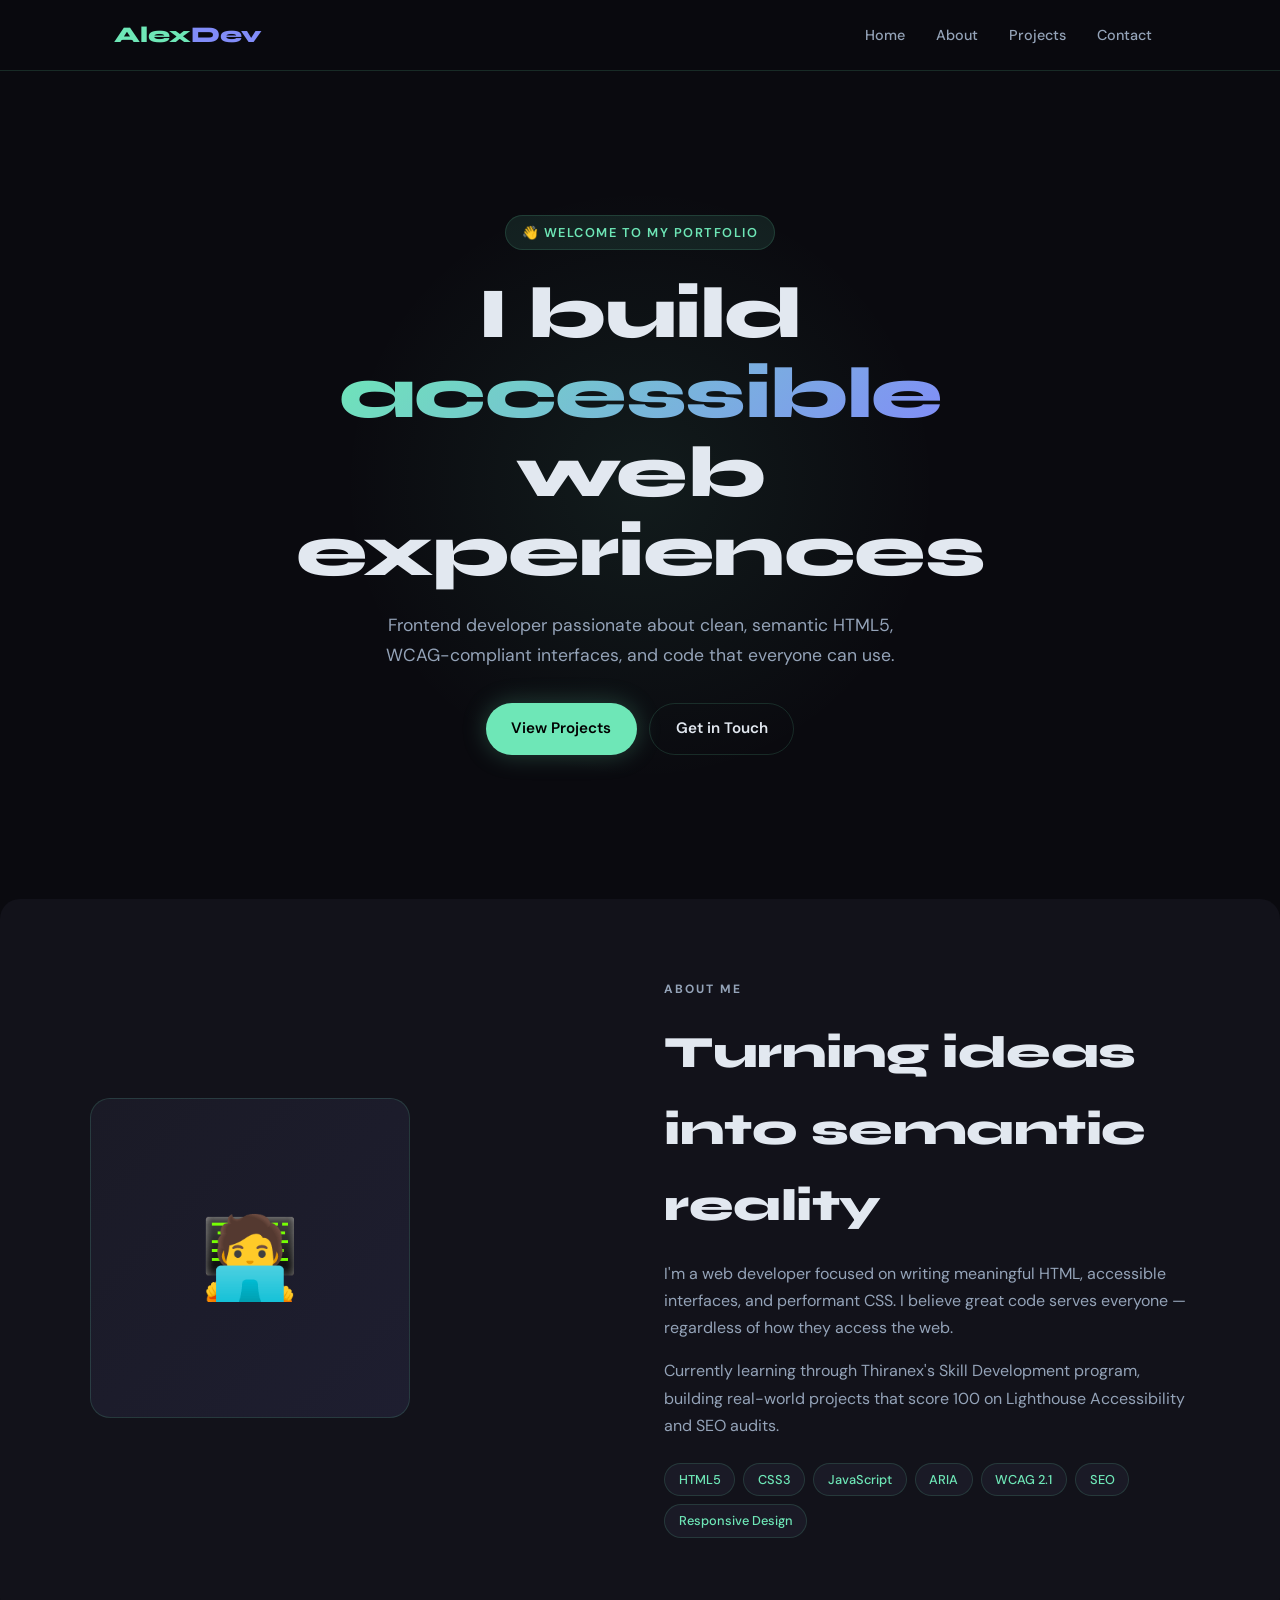
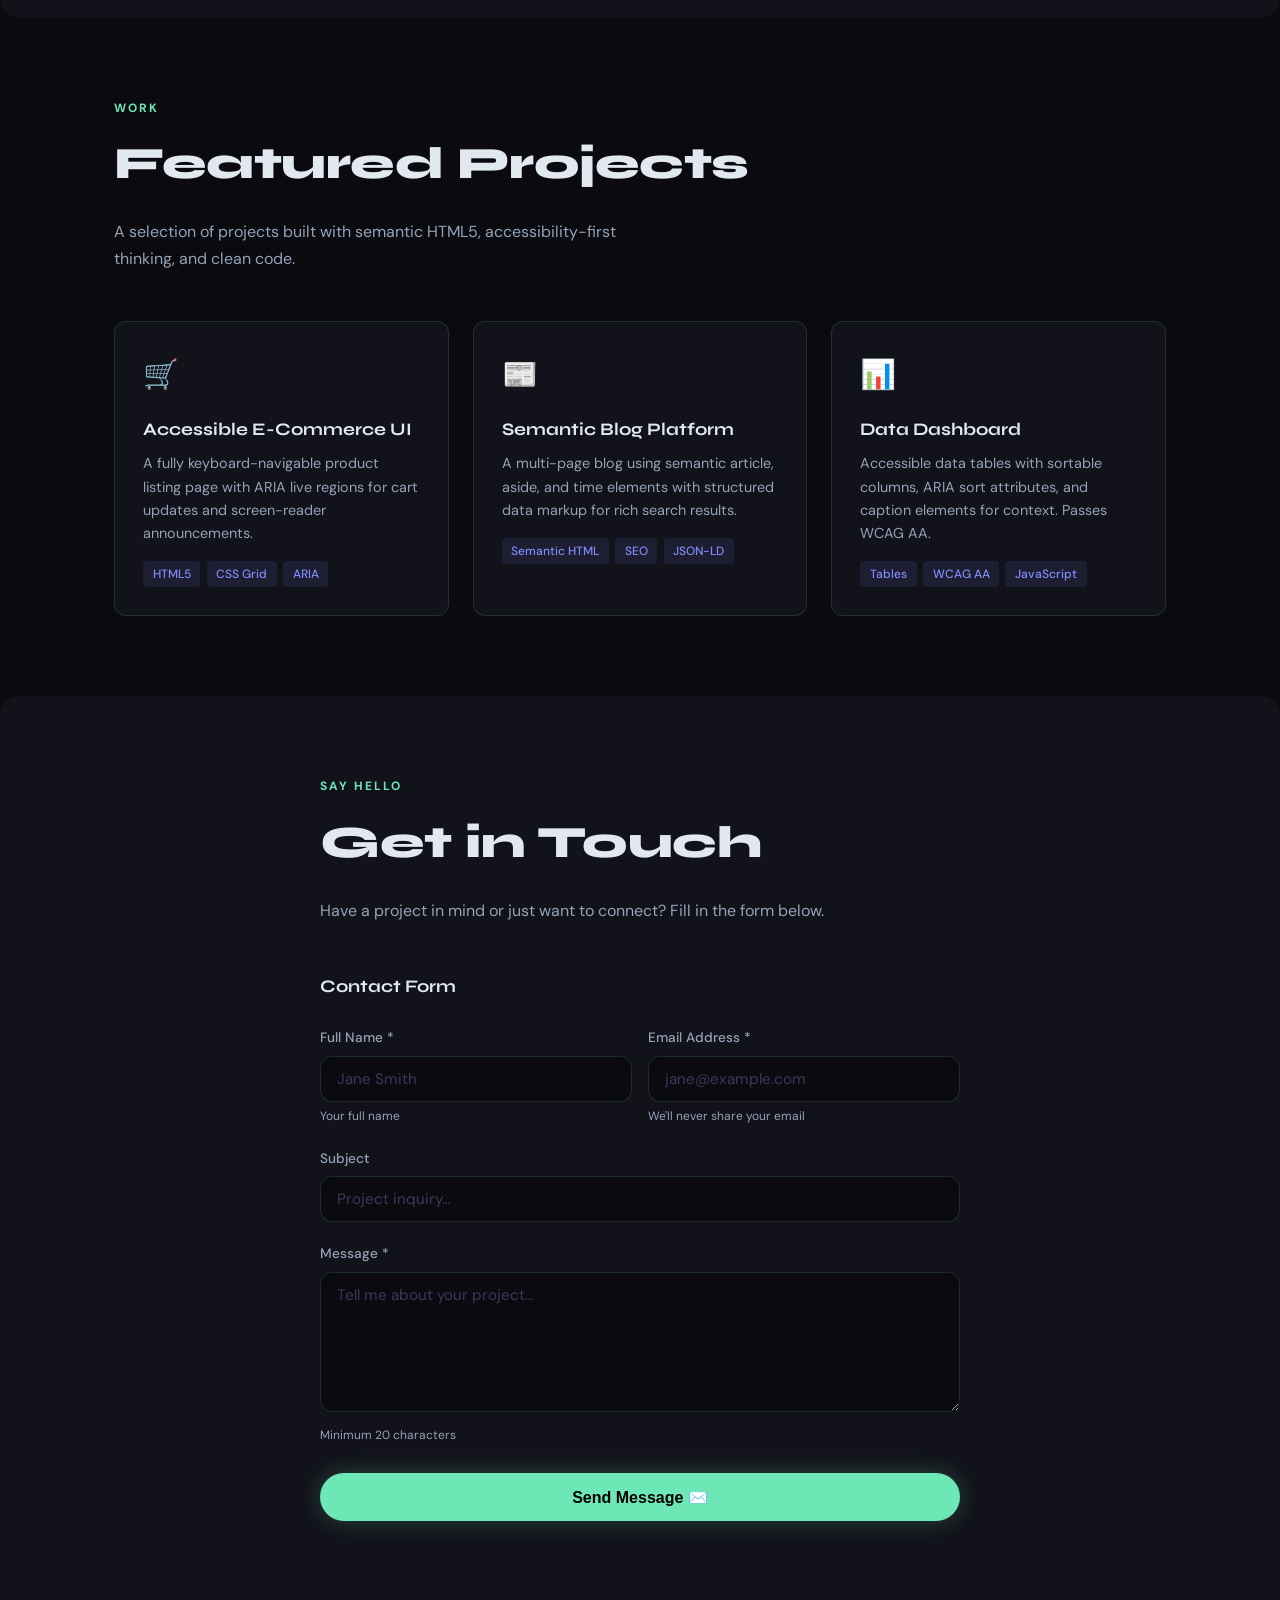
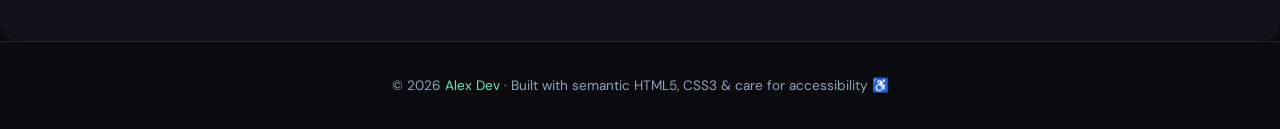
==== index.html @ 4c6d0de5 "Create index.html for personal portfolio This HTML file serves as a personal portfolio for Alex Dev," ====
<!DOCTYPE html>
<html lang="en">
<head>
  <meta charset="UTF-8" />
  <meta name="viewport" content="width=device-width, initial-scale=1.0" />
  <meta name="description" content="Personal portfolio of Alex Dev — a passionate web developer specializing in modern, accessible, and semantic web experiences." />
  <meta name="keywords" content="web developer, frontend, HTML5, CSS3, JavaScript, portfolio, accessible" />
  <meta name="author" content="Alex Dev" />
  <meta name="robots" content="index, follow" />
  <meta property="og:type" content="website" />
  <meta property="og:title" content="Alex Dev | Web Developer Portfolio" />
  <meta property="og:description" content="Personal portfolio of Alex Dev — passionate about accessible, semantic web development." />
  <meta property="og:url" content="https://alexdev.portfolio.dev" />
  <meta name="twitter:card" content="summary_large_image" />
  <meta name="twitter:title" content="Alex Dev | Web Developer Portfolio" />
  <meta name="twitter:description" content="Frontend developer focused on clean, accessible, semantic code." />
  <title>Alex Dev | Web Developer Portfolio</title>
  <link rel="canonical" href="https://alexdev.portfolio.dev" />
  <style>
    @import url('https://fonts.googleapis.com/css2?family=Syne:wght@400;600;700;800&family=DM+Sans:ital,wght@0,300;0,400;0,500;1,300&display=swap');
    :root {
      --bg: #0a0a0f; --surface: #12121a; --surface2: #1a1a26;
      --accent: #6ee7b7; --accent2: #818cf8; --accent3: #f472b6;
      --text: #e2e8f0; --muted: #94a3b8; --border: rgba(110,231,183,0.15); --radius: 12px;
    }
    *, *::before, *::after { box-sizing: border-box; margin: 0; padding: 0; }
    html { scroll-behavior: smooth; }
    body { font-family: 'DM Sans', sans-serif; background: var(--bg); color: var(--text); line-height: 1.7; overflow-x: hidden; }
    .skip-link { position: absolute; top: -100%; left: 1rem; background: var(--accent); color: #000; padding: 0.5rem 1rem; border-radius: var(--radius); font-weight: 700; z-index: 9999; text-decoration: none; transition: top 0.2s; }
    .skip-link:focus { top: 1rem; }
    header { position: sticky; top: 0; z-index: 100; background: rgba(10,10,15,0.85); backdrop-filter: blur(14px); border-bottom: 1px solid var(--border); }
    nav { max-width: 1100px; margin: 0 auto; padding: 1rem 1.5rem; display: flex; align-items: center; justify-content: space-between; }
    .logo { font-family: 'Syne', sans-serif; font-size: 1.4rem; font-weight: 800; color: var(--accent); text-decoration: none; }
    .logo span { color: var(--accent2); }
    .nav-list { list-style: none; display: flex; gap: 0.25rem; }
    .nav-list a { color: var(--muted); text-decoration: none; padding: 0.4rem 0.85rem; border-radius: 999px; font-size: 0.9rem; font-weight: 500; transition: color 0.2s, background 0.2s; }
    .nav-list a:hover, .nav-list a:focus { color: var(--accent); background: rgba(110,231,183,0.08); outline: none; }
    .nav-list a:focus-visible { outline: 2px solid var(--accent); outline-offset: 2px; }
    #home { min-height: 92vh; display: flex; align-items: center; justify-content: center; text-align: center; padding: 4rem 1.5rem; position: relative; overflow: hidden; }
    #home::before { content: ''; position: absolute; width: 600px; height: 600px; background: radial-gradient(circle, rgba(110,231,183,0.08) 0%, transparent 70%); top: 50%; left: 50%; transform: translate(-50%, -50%); pointer-events: none; }
    .hero-content { position: relative; z-index: 1; max-width: 720px; }
    .hero-tag { display: inline-block; background: rgba(110,231,183,0.1); border: 1px solid var(--border); color: var(--accent); font-size: 0.8rem; font-weight: 600; letter-spacing: 1.5px; text-transform: uppercase; padding: 0.35rem 1rem; border-radius: 999px; margin-bottom: 1.5rem; animation: fadeUp 0.6s ease both; }
    h1 { font-family: 'Syne', sans-serif; font-size: clamp(2.4rem, 7vw, 4.5rem); font-weight: 800; line-height: 1.1; letter-spacing: -1.5px; animation: fadeUp 0.7s 0.1s ease both; }
    h1 em { font-style: normal; background: linear-gradient(135deg, var(--accent), var(--accent2)); -webkit-background-clip: text; -webkit-text-fill-color: transparent; background-clip: text; }
    .hero-desc { color: var(--muted); font-size: 1.1rem; margin: 1.25rem auto 2rem; max-width: 520px; animation: fadeUp 0.7s 0.2s ease both; }
    .hero-actions { display: flex; gap: 0.75rem; justify-content: center; flex-wrap: wrap; animation: fadeUp 0.7s 0.3s ease both; }
    .btn { display: inline-flex; align-items: center; gap: 0.4rem; padding: 0.75rem 1.6rem; border-radius: 999px; font-size: 0.95rem; font-weight: 600; text-decoration: none; cursor: pointer; transition: transform 0.2s, box-shadow 0.2s; border: none; }
    .btn:focus-visible { outline: 2px solid var(--accent); outline-offset: 3px; }
    .btn-primary { background: var(--accent); color: #000; box-shadow: 0 0 24px rgba(110,231,183,0.25); }
    .btn-primary:hover { transform: translateY(-2px); box-shadow: 0 0 36px rgba(110,231,183,0.4); }
    .btn-outline { background: transparent; color: var(--text); border: 1px solid var(--border); }
    .btn-outline:hover { background: var(--surface2); transform: translateY(-2px); }
    section { padding: 5rem 1.5rem; max-width: 1100px; margin: 0 auto; }
    .section-label { font-size: 0.75rem; font-weight: 700; letter-spacing: 2px; text-transform: uppercase; color: var(--accent); margin-bottom: 0.5rem; }
    h2 { font-family: 'Syne', sans-serif; font-size: clamp(1.8rem, 4vw, 2.8rem); font-weight: 800; letter-spacing: -0.5px; color: var(--text); margin-bottom: 1rem; }
    .section-intro { color: var(--muted); max-width: 520px; margin-bottom: 3rem; }
    #about { background: var(--surface); border-radius: 20px; max-width: 100%; padding: 5rem 2rem; }
    .about-inner { max-width: 1100px; margin: 0 auto; display: grid; grid-template-columns: 1fr 1fr; gap: 3rem; align-items: center; }
    @media (max-width: 700px) { .about-inner { grid-template-columns: 1fr; } }
    .about-avatar { width: 100%; max-width: 320px; aspect-ratio: 1; border-radius: 20px; background: linear-gradient(135deg, var(--surface2), #1e1e30); border: 1px solid var(--border); display: flex; align-items: center; justify-content: center; font-size: 5rem; }
    .about-text p { color: var(--muted); margin-bottom: 1rem; }
    .skills-chips { display: flex; flex-wrap: wrap; gap: 0.5rem; margin-top: 1.5rem; }
    .chip { background: var(--surface2); border: 1px solid var(--border); color: var(--accent); padding: 0.3rem 0.85rem; border-radius: 999px; font-size: 0.8rem; font-weight: 500; }
    .projects-grid { display: grid; grid-template-columns: repeat(auto-fill, minmax(300px, 1fr)); gap: 1.5rem; }
    article.card { background: var(--surface); border: 1px solid var(--border); border-radius: var(--radius); padding: 1.75rem; transition: transform 0.25s, border-color 0.25s, box-shadow 0.25s; position: relative; overflow: hidden; }
    article.card::before { content: ''; position: absolute; top: 0; left: 0; right: 0; height: 2px; background: linear-gradient(90deg, var(--accent), var(--accent2)); transform: scaleX(0); transition: transform 0.3s; }
    article.card:hover { transform: translateY(-4px); border-color: rgba(110,231,183,0.3); box-shadow: 0 12px 40px rgba(0,0,0,0.4); }
    article.card:hover::before { transform: scaleX(1); }
    .card-icon { font-size: 1.8rem; margin-bottom: 1rem; }
    .card h3 { font-family: 'Syne', sans-serif; font-size: 1.1rem; font-weight: 700; margin-bottom: 0.5rem; }
    .card p { color: var(--muted); font-size: 0.9rem; line-height: 1.6; }
    .card-tags { display: flex; flex-wrap: wrap; gap: 0.4rem; margin-top: 1rem; }
    .tag { background: rgba(129,140,248,0.1); color: var(--accent2); font-size: 0.75rem; padding: 0.2rem 0.6rem; border-radius: 4px; font-weight: 500; }
    #contact { background: var(--surface); border-radius: 20px; max-width: 100%; padding: 5rem 2rem; }
    .contact-inner { max-width: 640px; margin: 0 auto; }
    fieldset { border: none; padding: 0; }
    legend { font-family: 'Syne', sans-serif; font-size: 1.1rem; font-weight: 700; color: var(--text); margin-bottom: 1.5rem; }
    .form-group { margin-bottom: 1.25rem; }
    label { display: block; font-size: 0.85rem; font-weight: 500; color: var(--muted); margin-bottom: 0.4rem; }
    input, textarea { width: 100%; background: var(--bg); border: 1px solid var(--border); border-radius: var(--radius); color: var(--text); font-family: 'DM Sans', sans-serif; font-size: 0.95rem; padding: 0.75rem 1rem; transition: border-color 0.2s, box-shadow 0.2s; }
    input:focus, textarea:focus { outline: none; border-color: var(--accent); box-shadow: 0 0 0 3px rgba(110,231,183,0.15); }
    input::placeholder, textarea::placeholder { color: #3a3a5c; }
    textarea { resize: vertical; min-height: 140px; }
    .form-row { display: grid; grid-template-columns: 1fr 1fr; gap: 1rem; }
    @media (max-width: 480px) { .form-row { grid-template-columns: 1fr; } }
    .btn-submit { width: 100%; padding: 0.9rem; font-size: 1rem; margin-top: 0.5rem; justify-content: center; }
    footer { border-top: 1px solid var(--border); padding: 2rem 1.5rem; text-align: center; color: var(--muted); font-size: 0.85rem; }
    footer a { color: var(--accent); text-decoration: none; }
    @keyframes fadeUp { from { opacity: 0; transform: translateY(20px); } to { opacity: 1; transform: translateY(0); } }
    @media (prefers-reduced-motion: reduce) { *, *::before, *::after { animation-duration: 0.01ms !important; transition-duration: 0.01ms !important; } }
  </style>
</head>
<body>
  <a class="skip-link" href="#main-content">Skip to main content</a>
  <header role="banner">
    <nav aria-label="Primary navigation">
      <a href="#home" class="logo" aria-label="Alex Dev – back to top">Alex<span>Dev</span></a>
      <ul class="nav-list" role="list">
        <li><a href="#home">Home</a></li>
        <li><a href="#about">About</a></li>
        <li><a href="#projects">Projects</a></li>
        <li><a href="#contact">Contact</a></li>
      </ul>
    </nav>
  </header>
  <main id="main-content">
    <section id="home" aria-labelledby="hero-heading">
      <div class="hero-content">
        <span class="hero-tag" aria-hidden="true">👋 Welcome to my portfolio</span>
        <h1 id="hero-heading">I build <em>accessible</em><br>web experiences</h1>
        <p class="hero-desc">Frontend developer passionate about clean, semantic HTML5, WCAG-compliant interfaces, and code that everyone can use.</p>
        <div class="hero-actions">
          <a href="#projects" class="btn btn-primary">View Projects</a>
          <a href="#contact" class="btn btn-outline">Get in Touch</a>
        </div>
      </div>
    </section>
    <section id="about" aria-labelledby="about-heading">
      <div class="about-inner">
        <div class="about-img-wrap">
          <div class="about-avatar" role="img" aria-label="Developer avatar">🧑‍💻</div>
        </div>
        <div class="about-text">
          <p class="section-label">About Me</p>
          <h2 id="about-heading">Turning ideas into semantic reality</h2>
          <p>I'm a web developer focused on writing meaningful HTML, accessible interfaces, and performant CSS. I believe great code serves everyone — regardless of how they access the web.</p>
          <p>Currently learning through Thiranex's Skill Development program, building real-world projects that score 100 on Lighthouse Accessibility and SEO audits.</p>
          <div class="skills-chips" role="list" aria-label="Technical skills">
            <span class="chip" role="listitem">HTML5</span>
            <span class="chip" role="listitem">CSS3</span>
            <span class="chip" role="listitem">JavaScript</span>
            <span class="chip" role="listitem">ARIA</span>
            <span class="chip" role="listitem">WCAG 2.1</span>
            <span class="chip" role="listitem">SEO</span>
            <span class="chip" role="listitem">Responsive Design</span>
          </div>
        </div>
      </div>
    </section>
    <section id="projects" aria-labelledby="projects-heading">
      <p class="section-label">Work</p>
      <h2 id="projects-heading">Featured Projects</h2>
      <p class="section-intro">A selection of projects built with semantic HTML5, accessibility-first thinking, and clean code.</p>
      <div class="projects-grid">
        <article class="card" aria-labelledby="proj1-title">
          <div class="card-icon" aria-hidden="true">🛒</div>
          <h3 id="proj1-title">Accessible E-Commerce UI</h3>
          <p>A fully keyboard-navigable product listing page with ARIA live regions for cart updates and screen-reader announcements.</p>
          <div class="card-tags"><span class="tag">HTML5</span><span class="tag">CSS Grid</span><span class="tag">ARIA</span></div>
        </article>
        <article class="card" aria-labelledby="proj2-title">
          <div class="card-icon" aria-hidden="true">📰</div>
          <h3 id="proj2-title">Semantic Blog Platform</h3>
          <p>A multi-page blog using semantic article, aside, and time elements with structured data markup for rich search results.</p>
          <div class="card-tags"><span class="tag">Semantic HTML</span><span class="tag">SEO</span><span class="tag">JSON-LD</span></div>
        </article>
        <article class="card" aria-labelledby="proj3-title">
          <div class="card-icon" aria-hidden="true">📊</div>
          <h3 id="proj3-title">Data Dashboard</h3>
          <p>Accessible data tables with sortable columns, ARIA sort attributes, and caption elements for context. Passes WCAG AA.</p>
          <div class="card-tags"><span class="tag">Tables</span><span class="tag">WCAG AA</span><span class="tag">JavaScript</span></div>
        </article>
      </div>
    </section>
  </main>
  <section id="contact" aria-labelledby="contact-heading">
    <div class="contact-inner">
      <p class="section-label">Say Hello</p>
      <h2 id="contact-heading">Get in Touch</h2>
      <p class="section-intro">Have a project in mind or just want to connect? Fill in the form below.</p>
      <fieldset>
        <legend>Contact Form</legend>
        <div class="form-row">
          <div class="form-group">
            <label for="name">Full Name *</label>
            <input type="text" id="name" name="name" required autocomplete="name" aria-required="true" aria-describedby="name-hint" placeholder="Jane Smith" />
            <span id="name-hint" style="font-size:0.75rem;color:var(--muted);display:block;margin-top:0.3rem;">Your full name</span>
          </div>
          <div class="form-group">
            <label for="email">Email Address *</label>
            <input type="email" id="email" name="email" required autocomplete="email" aria-required="true" aria-describedby="email-hint" placeholder="jane@example.com" />
            <span id="email-hint" style="font-size:0.75rem;color:var(--muted);display:block;margin-top:0.3rem;">We'll never share your email</span>
          </div>
        </div>
        <div class="form-group">
          <label for="subject">Subject</label>
          <input type="text" id="subject" name="subject" placeholder="Project inquiry…" />
        </div>
        <div class="form-group">
          <label for="message">Message *</label>
          <textarea id="message" name="message" required aria-required="true" aria-describedby="msg-hint" placeholder="Tell me about your project…"></textarea>
          <span id="msg-hint" style="font-size:0.75rem;color:var(--muted);display:block;margin-top:0.3rem;">Minimum 20 characters</span>
        </div>
        <button type="button" class="btn btn-primary btn-submit" onclick="handleSubmit()">Send Message ✉️</button>
      </fieldset>
      <div id="form-status" role="status" aria-live="polite" aria-atomic="true" style="margin-top:1rem;color:var(--accent);font-weight:500;min-height:1.5rem;"></div>
    </div>
  </section>
  <footer role="contentinfo">
    <p>© 2026 <a href="#home">Alex Dev</a> · Built with semantic HTML5, CSS3 &amp; care for accessibility ♿</p>
  </footer>
  <script>
    function handleSubmit() {
      const name = document.getElementById('name').value.trim();
      const email = document.getElementById('email').value.trim();
      const message = document.getElementById('message').value.trim();
      const status = document.getElementById('form-status');
      if (!name || !email || !message) { status.style.color='var(--accent3)'; status.textContent='⚠️ Please fill in all required fields.'; return; }
      if (!/^[^\s@]+@[^\s@]+\.[^\s@]+$/.test(email)) { status.style.color='var(--accent3)'; status.textContent='⚠️ Please enter a valid email address.'; return; }
      if (message.length < 20) { status.style.color='var(--accent3)'; status.textContent='⚠️ Message must be at least 20 characters.'; return; }
      status.style.color='var(--accent)'; status.textContent='✅ Message sent! Thank you, ' + name + '.';
    }
  </script>
</body>
    </html>
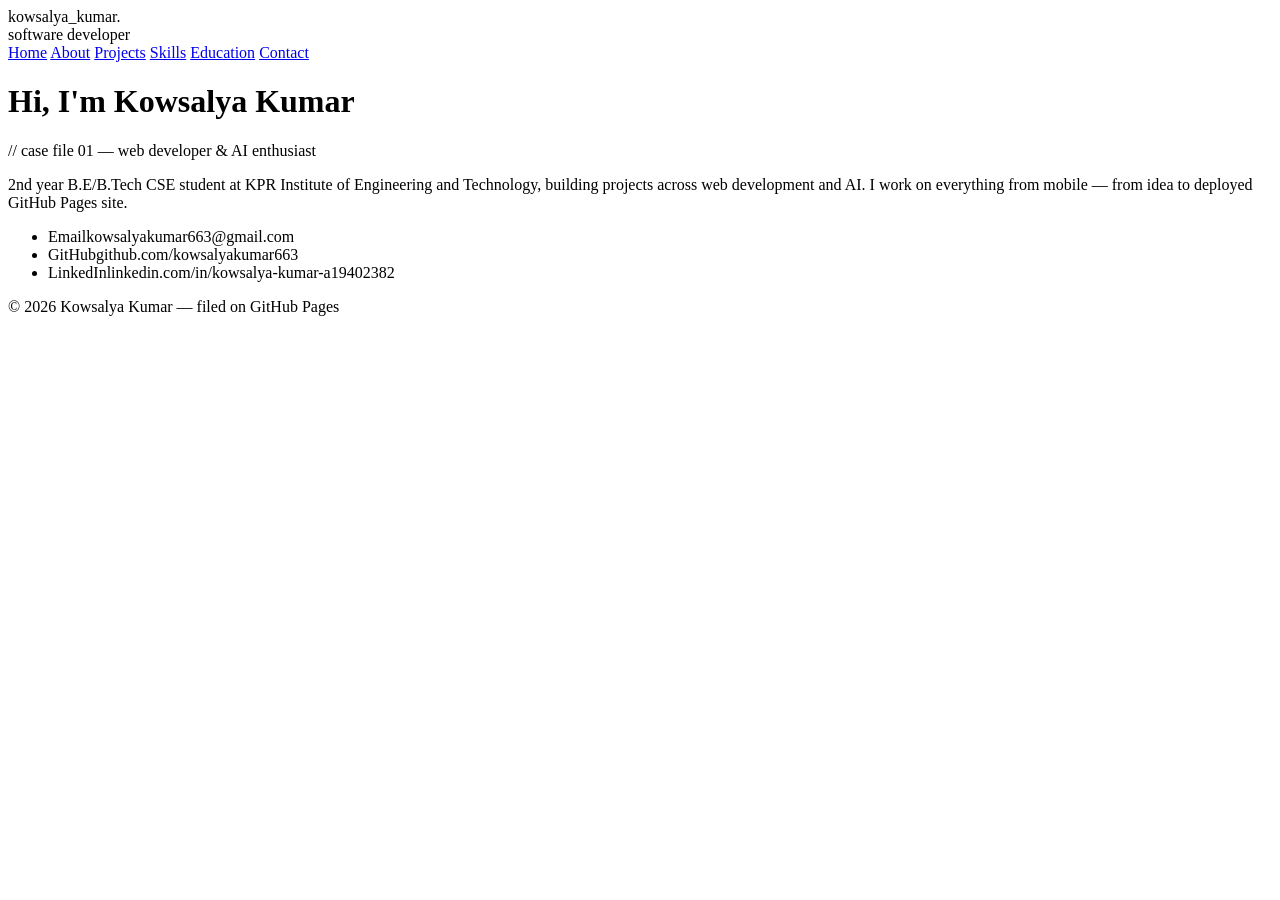
==== commit d747feae: "Add files via upload" ====
--- a/index.html
+++ b/index.html
@@ -1,215 +1,45 @@
 <!DOCTYPE html>
 <html lang="en">
 <head>
-  <meta charset="UTF-8" />
-  <meta name="viewport" content="width=device-width, initial-scale=1.0" />
-  <meta name="description" content="Personal portfolio of Alex Dev — a passionate web developer specializing in modern, accessible, and semantic web experiences." />
-  <meta name="keywords" content="web developer, frontend, HTML5, CSS3, JavaScript, portfolio, accessible" />
-  <meta name="author" content="Alex Dev" />
-  <meta name="robots" content="index, follow" />
-  <meta property="og:type" content="website" />
-  <meta property="og:title" content="Alex Dev | Web Developer Portfolio" />
-  <meta property="og:description" content="Personal portfolio of Alex Dev — passionate about accessible, semantic web development." />
-  <meta property="og:url" content="https://alexdev.portfolio.dev" />
-  <meta name="twitter:card" content="summary_large_image" />
-  <meta name="twitter:title" content="Alex Dev | Web Developer Portfolio" />
-  <meta name="twitter:description" content="Frontend developer focused on clean, accessible, semantic code." />
-  <title>Alex Dev | Web Developer Portfolio</title>
-  <link rel="canonical" href="https://alexdev.portfolio.dev" />
-  <style>
-    @import url('https://fonts.googleapis.com/css2?family=Syne:wght@400;600;700;800&family=DM+Sans:ital,wght@0,300;0,400;0,500;1,300&display=swap');
-    :root {
-      --bg: #0a0a0f; --surface: #12121a; --surface2: #1a1a26;
-      --accent: #6ee7b7; --accent2: #818cf8; --accent3: #f472b6;
-      --text: #e2e8f0; --muted: #94a3b8; --border: rgba(110,231,183,0.15); --radius: 12px;
-    }
-    *, *::before, *::after { box-sizing: border-box; margin: 0; padding: 0; }
-    html { scroll-behavior: smooth; }
-    body { font-family: 'DM Sans', sans-serif; background: var(--bg); color: var(--text); line-height: 1.7; overflow-x: hidden; }
-    .skip-link { position: absolute; top: -100%; left: 1rem; background: var(--accent); color: #000; padding: 0.5rem 1rem; border-radius: var(--radius); font-weight: 700; z-index: 9999; text-decoration: none; transition: top 0.2s; }
-    .skip-link:focus { top: 1rem; }
-    header { position: sticky; top: 0; z-index: 100; background: rgba(10,10,15,0.85); backdrop-filter: blur(14px); border-bottom: 1px solid var(--border); }
-    nav { max-width: 1100px; margin: 0 auto; padding: 1rem 1.5rem; display: flex; align-items: center; justify-content: space-between; }
-    .logo { font-family: 'Syne', sans-serif; font-size: 1.4rem; font-weight: 800; color: var(--accent); text-decoration: none; }
-    .logo span { color: var(--accent2); }
-    .nav-list { list-style: none; display: flex; gap: 0.25rem; }
-    .nav-list a { color: var(--muted); text-decoration: none; padding: 0.4rem 0.85rem; border-radius: 999px; font-size: 0.9rem; font-weight: 500; transition: color 0.2s, background 0.2s; }
-    .nav-list a:hover, .nav-list a:focus { color: var(--accent); background: rgba(110,231,183,0.08); outline: none; }
-    .nav-list a:focus-visible { outline: 2px solid var(--accent); outline-offset: 2px; }
-    #home { min-height: 92vh; display: flex; align-items: center; justify-content: center; text-align: center; padding: 4rem 1.5rem; position: relative; overflow: hidden; }
-    #home::before { content: ''; position: absolute; width: 600px; height: 600px; background: radial-gradient(circle, rgba(110,231,183,0.08) 0%, transparent 70%); top: 50%; left: 50%; transform: translate(-50%, -50%); pointer-events: none; }
-    .hero-content { position: relative; z-index: 1; max-width: 720px; }
-    .hero-tag { display: inline-block; background: rgba(110,231,183,0.1); border: 1px solid var(--border); color: var(--accent); font-size: 0.8rem; font-weight: 600; letter-spacing: 1.5px; text-transform: uppercase; padding: 0.35rem 1rem; border-radius: 999px; margin-bottom: 1.5rem; animation: fadeUp 0.6s ease both; }
-    h1 { font-family: 'Syne', sans-serif; font-size: clamp(2.4rem, 7vw, 4.5rem); font-weight: 800; line-height: 1.1; letter-spacing: -1.5px; animation: fadeUp 0.7s 0.1s ease both; }
-    h1 em { font-style: normal; background: linear-gradient(135deg, var(--accent), var(--accent2)); -webkit-background-clip: text; -webkit-text-fill-color: transparent; background-clip: text; }
-    .hero-desc { color: var(--muted); font-size: 1.1rem; margin: 1.25rem auto 2rem; max-width: 520px; animation: fadeUp 0.7s 0.2s ease both; }
-    .hero-actions { display: flex; gap: 0.75rem; justify-content: center; flex-wrap: wrap; animation: fadeUp 0.7s 0.3s ease both; }
-    .btn { display: inline-flex; align-items: center; gap: 0.4rem; padding: 0.75rem 1.6rem; border-radius: 999px; font-size: 0.95rem; font-weight: 600; text-decoration: none; cursor: pointer; transition: transform 0.2s, box-shadow 0.2s; border: none; }
-    .btn:focus-visible { outline: 2px solid var(--accent); outline-offset: 3px; }
-    .btn-primary { background: var(--accent); color: #000; box-shadow: 0 0 24px rgba(110,231,183,0.25); }
-    .btn-primary:hover { transform: translateY(-2px); box-shadow: 0 0 36px rgba(110,231,183,0.4); }
-    .btn-outline { background: transparent; color: var(--text); border: 1px solid var(--border); }
-    .btn-outline:hover { background: var(--surface2); transform: translateY(-2px); }
-    section { padding: 5rem 1.5rem; max-width: 1100px; margin: 0 auto; }
-    .section-label { font-size: 0.75rem; font-weight: 700; letter-spacing: 2px; text-transform: uppercase; color: var(--accent); margin-bottom: 0.5rem; }
-    h2 { font-family: 'Syne', sans-serif; font-size: clamp(1.8rem, 4vw, 2.8rem); font-weight: 800; letter-spacing: -0.5px; color: var(--text); margin-bottom: 1rem; }
-    .section-intro { color: var(--muted); max-width: 520px; margin-bottom: 3rem; }
-    #about { background: var(--surface); border-radius: 20px; max-width: 100%; padding: 5rem 2rem; }
-    .about-inner { max-width: 1100px; margin: 0 auto; display: grid; grid-template-columns: 1fr 1fr; gap: 3rem; align-items: center; }
-    @media (max-width: 700px) { .about-inner { grid-template-columns: 1fr; } }
-    .about-avatar { width: 100%; max-width: 320px; aspect-ratio: 1; border-radius: 20px; background: linear-gradient(135deg, var(--surface2), #1e1e30); border: 1px solid var(--border); display: flex; align-items: center; justify-content: center; font-size: 5rem; }
-    .about-text p { color: var(--muted); margin-bottom: 1rem; }
-    .skills-chips { display: flex; flex-wrap: wrap; gap: 0.5rem; margin-top: 1.5rem; }
-    .chip { background: var(--surface2); border: 1px solid var(--border); color: var(--accent); padding: 0.3rem 0.85rem; border-radius: 999px; font-size: 0.8rem; font-weight: 500; }
-    .projects-grid { display: grid; grid-template-columns: repeat(auto-fill, minmax(300px, 1fr)); gap: 1.5rem; }
-    article.card { background: var(--surface); border: 1px solid var(--border); border-radius: var(--radius); padding: 1.75rem; transition: transform 0.25s, border-color 0.25s, box-shadow 0.25s; position: relative; overflow: hidden; }
-    article.card::before { content: ''; position: absolute; top: 0; left: 0; right: 0; height: 2px; background: linear-gradient(90deg, var(--accent), var(--accent2)); transform: scaleX(0); transition: transform 0.3s; }
-    article.card:hover { transform: translateY(-4px); border-color: rgba(110,231,183,0.3); box-shadow: 0 12px 40px rgba(0,0,0,0.4); }
-    article.card:hover::before { transform: scaleX(1); }
-    .card-icon { font-size: 1.8rem; margin-bottom: 1rem; }
-    .card h3 { font-family: 'Syne', sans-serif; font-size: 1.1rem; font-weight: 700; margin-bottom: 0.5rem; }
-    .card p { color: var(--muted); font-size: 0.9rem; line-height: 1.6; }
-    .card-tags { display: flex; flex-wrap: wrap; gap: 0.4rem; margin-top: 1rem; }
-    .tag { background: rgba(129,140,248,0.1); color: var(--accent2); font-size: 0.75rem; padding: 0.2rem 0.6rem; border-radius: 4px; font-weight: 500; }
-    #contact { background: var(--surface); border-radius: 20px; max-width: 100%; padding: 5rem 2rem; }
-    .contact-inner { max-width: 640px; margin: 0 auto; }
-    fieldset { border: none; padding: 0; }
-    legend { font-family: 'Syne', sans-serif; font-size: 1.1rem; font-weight: 700; color: var(--text); margin-bottom: 1.5rem; }
-    .form-group { margin-bottom: 1.25rem; }
-    label { display: block; font-size: 0.85rem; font-weight: 500; color: var(--muted); margin-bottom: 0.4rem; }
-    input, textarea { width: 100%; background: var(--bg); border: 1px solid var(--border); border-radius: var(--radius); color: var(--text); font-family: 'DM Sans', sans-serif; font-size: 0.95rem; padding: 0.75rem 1rem; transition: border-color 0.2s, box-shadow 0.2s; }
-    input:focus, textarea:focus { outline: none; border-color: var(--accent); box-shadow: 0 0 0 3px rgba(110,231,183,0.15); }
-    input::placeholder, textarea::placeholder { color: #3a3a5c; }
-    textarea { resize: vertical; min-height: 140px; }
-    .form-row { display: grid; grid-template-columns: 1fr 1fr; gap: 1rem; }
-    @media (max-width: 480px) { .form-row { grid-template-columns: 1fr; } }
-    .btn-submit { width: 100%; padding: 0.9rem; font-size: 1rem; margin-top: 0.5rem; justify-content: center; }
-    footer { border-top: 1px solid var(--border); padding: 2rem 1.5rem; text-align: center; color: var(--muted); font-size: 0.85rem; }
-    footer a { color: var(--accent); text-decoration: none; }
-    @keyframes fadeUp { from { opacity: 0; transform: translateY(20px); } to { opacity: 1; transform: translateY(0); } }
-    @media (prefers-reduced-motion: reduce) { *, *::before, *::after { animation-duration: 0.01ms !important; transition-duration: 0.01ms !important; } }
-  </style>
+<meta charset="UTF-8">
+<meta name="viewport" content="width=device-width, initial-scale=1.0">
+<title>Kowsalya Kumar — Portfolio</title>
+<link rel="stylesheet" href="style.css">
 </head>
 <body>
-  <a class="skip-link" href="#main-content">Skip to main content</a>
-  <header role="banner">
-    <nav aria-label="Primary navigation">
-      <a href="#home" class="logo" aria-label="Alex Dev – back to top">Alex<span>Dev</span></a>
-      <ul class="nav-list" role="list">
-        <li><a href="#home">Home</a></li>
-        <li><a href="#about">About</a></li>
-        <li><a href="#projects">Projects</a></li>
-        <li><a href="#contact">Contact</a></li>
-      </ul>
+<div class="wrap">
+  <header class="site-head">
+    <div>
+      <div class="name">kowsalya_kumar<span class="dot">.</span></div>
+      <div class="role">software developer</div>
+    </div>
+    <nav class="tabs">
+      <a href="index.html" class="active">Home</a>
+      <a href="about.html">About</a>
+      <a href="project.html">Projects</a>
+      <a href="skills.html">Skills</a>
+      <a href="education.html">Education</a>
+      <a href="contact.html">Contact</a>
     </nav>
   </header>
-  <main id="main-content">
-    <section id="home" aria-labelledby="hero-heading">
-      <div class="hero-content">
-        <span class="hero-tag" aria-hidden="true">👋 Welcome to my portfolio</span>
-        <h1 id="hero-heading">I build <em>accessible</em><br>web experiences</h1>
-        <p class="hero-desc">Frontend developer passionate about clean, semantic HTML5, WCAG-compliant interfaces, and code that everyone can use.</p>
-        <div class="hero-actions">
-          <a href="#projects" class="btn btn-primary">View Projects</a>
-          <a href="#contact" class="btn btn-outline">Get in Touch</a>
-        </div>
-      </div>
-    </section>
-    <section id="about" aria-labelledby="about-heading">
-      <div class="about-inner">
-        <div class="about-img-wrap">
-          <div class="about-avatar" role="img" aria-label="Developer avatar">🧑‍💻</div>
-        </div>
-        <div class="about-text">
-          <p class="section-label">About Me</p>
-          <h2 id="about-heading">Turning ideas into semantic reality</h2>
-          <p>I'm a web developer focused on writing meaningful HTML, accessible interfaces, and performant CSS. I believe great code serves everyone — regardless of how they access the web.</p>
-          <p>Currently learning through Thiranex's Skill Development program, building real-world projects that score 100 on Lighthouse Accessibility and SEO audits.</p>
-          <div class="skills-chips" role="list" aria-label="Technical skills">
-            <span class="chip" role="listitem">HTML5</span>
-            <span class="chip" role="listitem">CSS3</span>
-            <span class="chip" role="listitem">JavaScript</span>
-            <span class="chip" role="listitem">ARIA</span>
-            <span class="chip" role="listitem">WCAG 2.1</span>
-            <span class="chip" role="listitem">SEO</span>
-            <span class="chip" role="listitem">Responsive Design</span>
-          </div>
-        </div>
-      </div>
-    </section>
-    <section id="projects" aria-labelledby="projects-heading">
-      <p class="section-label">Work</p>
-      <h2 id="projects-heading">Featured Projects</h2>
-      <p class="section-intro">A selection of projects built with semantic HTML5, accessibility-first thinking, and clean code.</p>
-      <div class="projects-grid">
-        <article class="card" aria-labelledby="proj1-title">
-          <div class="card-icon" aria-hidden="true">🛒</div>
-          <h3 id="proj1-title">Accessible E-Commerce UI</h3>
-          <p>A fully keyboard-navigable product listing page with ARIA live regions for cart updates and screen-reader announcements.</p>
-          <div class="card-tags"><span class="tag">HTML5</span><span class="tag">CSS Grid</span><span class="tag">ARIA</span></div>
-        </article>
-        <article class="card" aria-labelledby="proj2-title">
-          <div class="card-icon" aria-hidden="true">📰</div>
-          <h3 id="proj2-title">Semantic Blog Platform</h3>
-          <p>A multi-page blog using semantic article, aside, and time elements with structured data markup for rich search results.</p>
-          <div class="card-tags"><span class="tag">Semantic HTML</span><span class="tag">SEO</span><span class="tag">JSON-LD</span></div>
-        </article>
-        <article class="card" aria-labelledby="proj3-title">
-          <div class="card-icon" aria-hidden="true">📊</div>
-          <h3 id="proj3-title">Data Dashboard</h3>
-          <p>Accessible data tables with sortable columns, ARIA sort attributes, and caption elements for context. Passes WCAG AA.</p>
-          <div class="card-tags"><span class="tag">Tables</span><span class="tag">WCAG AA</span><span class="tag">JavaScript</span></div>
-        </article>
-      </div>
-    </section>
+  <main class="card">
+    <h1>Hi, I'm Kowsalya Kumar</h1>
+    <p class="tagline">// case file 01 — web developer & AI enthusiast</p>
+    <p>
+      2nd year B.E/B.Tech CSE student at KPR Institute of Engineering and
+      Technology, building projects across web development and AI. I work
+      on everything from mobile — from idea to deployed GitHub Pages site.
+    </p>
+    <ul class="contact-list">
+      <li><span>Email</span>kowsalyakumar663@gmail.com</li>
+      <li><span>GitHub</span>github.com/kowsalyakumar663</li>
+      <li><span>LinkedIn</span>linkedin.com/in/kowsalya-kumar-a19402382</li>
+    </ul>
   </main>
-  <section id="contact" aria-labelledby="contact-heading">
-    <div class="contact-inner">
-      <p class="section-label">Say Hello</p>
-      <h2 id="contact-heading">Get in Touch</h2>
-      <p class="section-intro">Have a project in mind or just want to connect? Fill in the form below.</p>
-      <fieldset>
-        <legend>Contact Form</legend>
-        <div class="form-row">
-          <div class="form-group">
-            <label for="name">Full Name *</label>
-            <input type="text" id="name" name="name" required autocomplete="name" aria-required="true" aria-describedby="name-hint" placeholder="Jane Smith" />
-            <span id="name-hint" style="font-size:0.75rem;color:var(--muted);display:block;margin-top:0.3rem;">Your full name</span>
-          </div>
-          <div class="form-group">
-            <label for="email">Email Address *</label>
-            <input type="email" id="email" name="email" required autocomplete="email" aria-required="true" aria-describedby="email-hint" placeholder="jane@example.com" />
-            <span id="email-hint" style="font-size:0.75rem;color:var(--muted);display:block;margin-top:0.3rem;">We'll never share your email</span>
-          </div>
-        </div>
-        <div class="form-group">
-          <label for="subject">Subject</label>
-          <input type="text" id="subject" name="subject" placeholder="Project inquiry…" />
-        </div>
-        <div class="form-group">
-          <label for="message">Message *</label>
-          <textarea id="message" name="message" required aria-required="true" aria-describedby="msg-hint" placeholder="Tell me about your project…"></textarea>
-          <span id="msg-hint" style="font-size:0.75rem;color:var(--muted);display:block;margin-top:0.3rem;">Minimum 20 characters</span>
-        </div>
-        <button type="button" class="btn btn-primary btn-submit" onclick="handleSubmit()">Send Message ✉️</button>
-      </fieldset>
-      <div id="form-status" role="status" aria-live="polite" aria-atomic="true" style="margin-top:1rem;color:var(--accent);font-weight:500;min-height:1.5rem;"></div>
-    </div>
-  </section>
-  <footer role="contentinfo">
-    <p>© 2026 <a href="#home">Alex Dev</a> · Built with semantic HTML5, CSS3 &amp; care for accessibility ♿</p>
+  <footer class="site-foot">
+    &copy; <span id="year"></span> Kowsalya Kumar — filed on GitHub Pages
   </footer>
-  <script>
-    function handleSubmit() {
-      const name = document.getElementById('name').value.trim();
-      const email = document.getElementById('email').value.trim();
-      const message = document.getElementById('message').value.trim();
-      const status = document.getElementById('form-status');
-      if (!name || !email || !message) { status.style.color='var(--accent3)'; status.textContent='⚠️ Please fill in all required fields.'; return; }
-      if (!/^[^\s@]+@[^\s@]+\.[^\s@]+$/.test(email)) { status.style.color='var(--accent3)'; status.textContent='⚠️ Please enter a valid email address.'; return; }
-      if (message.length < 20) { status.style.color='var(--accent3)'; status.textContent='⚠️ Message must be at least 20 characters.'; return; }
-      status.style.color='var(--accent)'; status.textContent='✅ Message sent! Thank you, ' + name + '.';
-    }
-  </script>
+</div>
+<script>document.getElementById('year').textContent = new Date().getFullYear();</script>
 </body>
-    </html>
+</html>
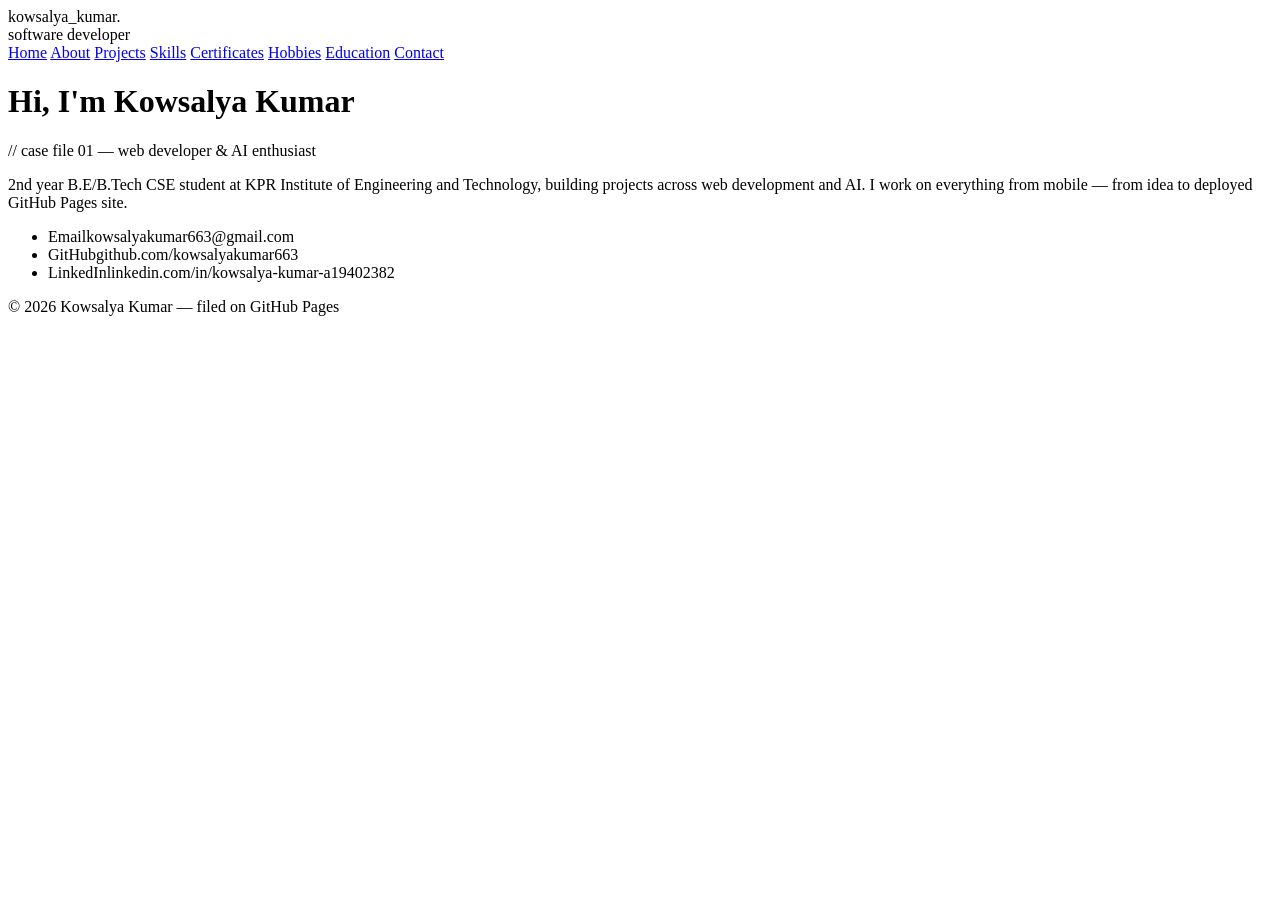
==== commit 24d564f0: "Add files via upload" ====
--- a/index.html
+++ b/index.html
@@ -18,6 +18,8 @@
       <a href="about.html">About</a>
       <a href="project.html">Projects</a>
       <a href="skills.html">Skills</a>
+      <a href="certificate.html">Certificates</a>
+      <a href="hobbies.html">Hobbies</a>
       <a href="education.html">Education</a>
       <a href="contact.html">Contact</a>
     </nav>
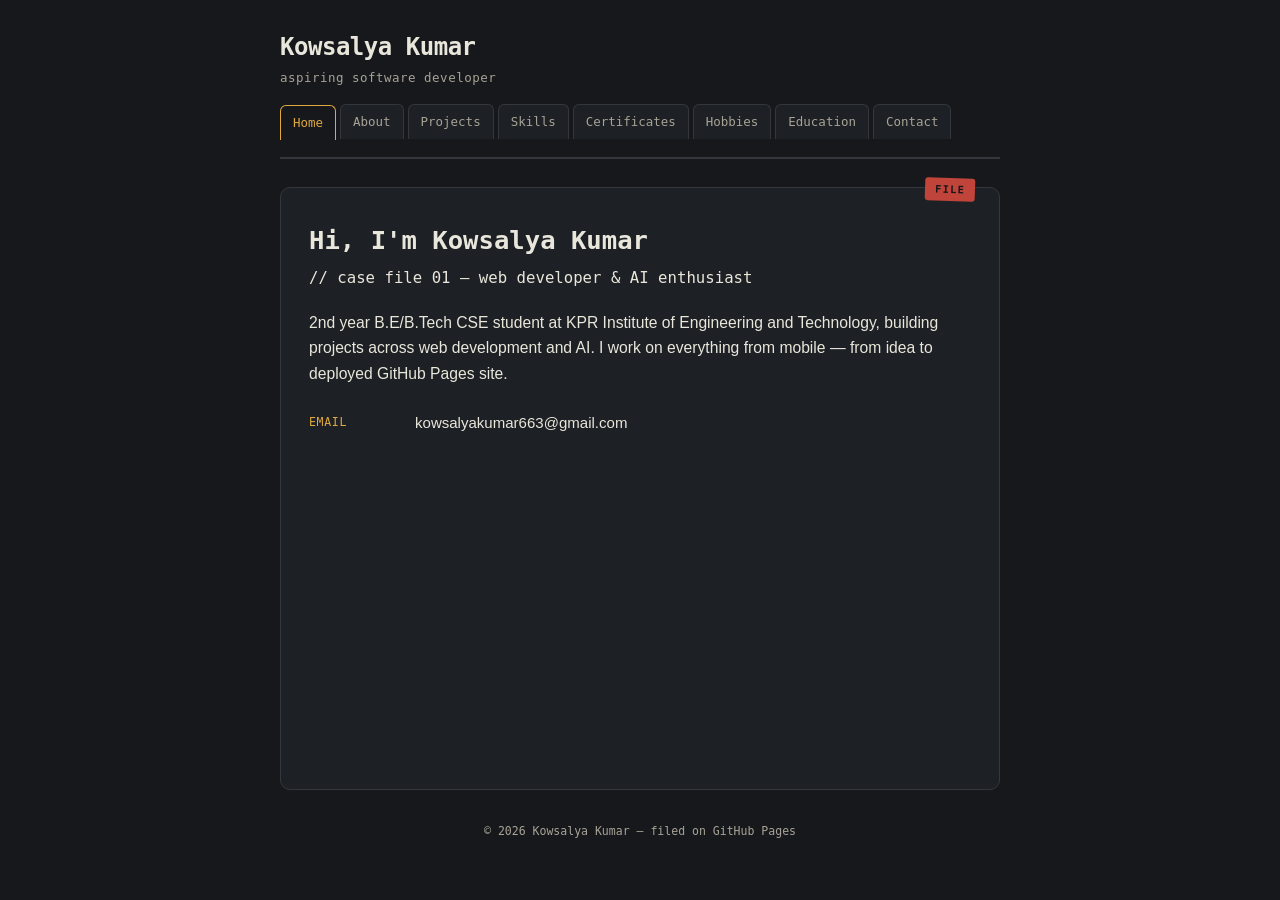
==== commit 60a68b20: "Add files via upload" ====
--- a/index.html
+++ b/index.html
@@ -10,8 +10,8 @@
 <div class="wrap">
   <header class="site-head">
     <div>
-      <div class="name">kowsalya_kumar<span class="dot">.</span></div>
-      <div class="role">software developer</div>
+      <div class="name">Kowsalya Kumar</div>
+      <div class="role">aspiring software developer</div>
     </div>
     <nav class="tabs">
       <a href="index.html" class="active">Home</a>
@@ -34,8 +34,6 @@
     </p>
     <ul class="contact-list">
       <li><span>Email</span>kowsalyakumar663@gmail.com</li>
-      <li><span>GitHub</span>github.com/kowsalyakumar663</li>
-      <li><span>LinkedIn</span>linkedin.com/in/kowsalya-kumar-a19402382</li>
     </ul>
   </main>
   <footer class="site-foot">
--- a/style.css
+++ b/style.css
@@ -0,0 +1,298 @@
+/* ============================================
+   Kowsalya Kumar — Portfolio
+   Theme: developer's case file / dossier
+   ============================================ */
+
+:root {
+  --ink: #e9e6db;
+  --ink-dim: #a8a396;
+  --paper: #16181c;
+  --paper-raised: #1d2024;
+  --line: #33363c;
+  --stamp: #c1443b;
+  --tag: #e0a940;
+  --mono: "JetBrains Mono", "Fira Code", ui-monospace, "SF Mono", Consolas, monospace;
+  --sans: "Inter", -apple-system, "Segoe UI", Roboto, sans-serif;
+}
+
+* { box-sizing: border-box; }
+
+html, body {
+  margin: 0;
+  padding: 0;
+  background: var(--paper);
+  color: var(--ink);
+  font-family: var(--sans);
+  line-height: 1.6;
+}
+
+.wrap {
+  max-width: 760px;
+  margin: 0 auto;
+  padding: 28px 20px 60px;
+  min-height: 100vh;
+  display: flex;
+  flex-direction: column;
+}
+
+/* ---------- Header ---------- */
+
+.site-head {
+  display: flex;
+  flex-wrap: wrap;
+  align-items: flex-end;
+  justify-content: space-between;
+  gap: 16px;
+  border-bottom: 2px solid var(--line);
+  padding-bottom: 18px;
+  margin-bottom: 28px;
+}
+
+.name {
+  font-family: var(--mono);
+  font-size: 1.5rem;
+  font-weight: 700;
+  letter-spacing: -0.02em;
+  color: var(--ink);
+}
+
+.name .dot {
+  color: var(--stamp);
+}
+
+.role {
+  font-family: var(--mono);
+  font-size: 0.78rem;
+  color: var(--ink-dim);
+  text-transform: lowercase;
+  letter-spacing: 0.04em;
+  margin-top: 2px;
+}
+
+/* nav styled like folder tabs */
+.tabs {
+  display: flex;
+  flex-wrap: wrap;
+  gap: 4px;
+}
+
+.tabs a {
+  font-family: var(--mono);
+  font-size: 0.78rem;
+  color: var(--ink-dim);
+  text-decoration: none;
+  padding: 7px 12px;
+  border: 1px solid var(--line);
+  border-bottom: none;
+  border-radius: 6px 6px 0 0;
+  background: var(--paper-raised);
+  transition: color 0.15s ease, background 0.15s ease;
+}
+
+.tabs a:hover {
+  color: var(--ink);
+  background: #23262b;
+}
+
+.tabs a.active {
+  color: var(--tag);
+  background: var(--paper);
+  border-color: var(--tag);
+  position: relative;
+  top: 1px;
+}
+
+/* ---------- Card (the "case file" document) ---------- */
+
+.card {
+  background: var(--paper-raised);
+  border: 1px solid var(--line);
+  border-radius: 10px;
+  padding: 32px 28px;
+  position: relative;
+  flex: 1;
+}
+
+.card::before {
+  content: "FILE";
+  position: absolute;
+  top: -10px;
+  right: 24px;
+  background: var(--stamp);
+  color: #16181c;
+  font-family: var(--mono);
+  font-size: 0.65rem;
+  font-weight: 700;
+  letter-spacing: 0.12em;
+  padding: 3px 10px;
+  border-radius: 3px;
+  transform: rotate(2deg);
+}
+
+.card h1 {
+  font-family: var(--mono);
+  font-size: 1.6rem;
+  margin: 0 0 4px;
+  color: var(--ink);
+}
+
+.card h2 {
+  font-family: var(--mono);
+  font-size: 1.05rem;
+  color: var(--tag);
+  margin: 28px 0 12px;
+  padding-top: 18px;
+  border-top: 1px dashed var(--line);
+}
+
+.card h2:first-of-type {
+  border-top: none;
+  padding-top: 0;
+}
+
+.tagline {
+  font-family: var(--mono);
+  font-size: 0.82rem;
+  color: var(--ink-dim);
+  margin: 0 0 20px;
+}
+
+.card p {
+  color: var(--ink);
+  font-size: 0.98rem;
+}
+
+/* ---------- Contact / data list ---------- */
+
+.contact-list {
+  list-style: none;
+  margin: 0;
+  padding: 0;
+}
+
+.contact-list li {
+  display: flex;
+  gap: 14px;
+  padding: 10px 0;
+  border-bottom: 1px dotted var(--line);
+  font-size: 0.94rem;
+}
+
+.contact-list li:last-child {
+  border-bottom: none;
+}
+
+.contact-list li span {
+  font-family: var(--mono);
+  font-size: 0.72rem;
+  color: var(--tag);
+  text-transform: uppercase;
+  letter-spacing: 0.06em;
+  min-width: 92px;
+  flex-shrink: 0;
+  padding-top: 2px;
+}
+
+.contact-list li a {
+  color: var(--ink);
+  text-decoration: underline;
+  text-decoration-color: var(--line);
+  text-underline-offset: 3px;
+}
+
+.contact-list li a:hover {
+  text-decoration-color: var(--tag);
+  color: var(--tag);
+}
+
+/* ---------- Form ---------- */
+
+form {
+  margin-top: 8px;
+}
+
+form > div {
+  margin-bottom: 16px;
+}
+
+.field-label {
+  display: block;
+  font-family: var(--mono);
+  font-size: 0.72rem;
+  color: var(--tag);
+  text-transform: uppercase;
+  letter-spacing: 0.06em;
+  margin-bottom: 6px;
+}
+
+input, textarea {
+  width: 100%;
+  background: var(--paper);
+  border: 1px solid var(--line);
+  border-radius: 6px;
+  padding: 10px 12px;
+  color: var(--ink);
+  font-family: var(--sans);
+  font-size: 0.95rem;
+}
+
+input:focus, textarea:focus {
+  outline: 2px solid var(--tag);
+  outline-offset: 1px;
+  border-color: var(--tag);
+}
+
+textarea {
+  min-height: 110px;
+  resize: vertical;
+}
+
+.submit {
+  font-family: var(--mono);
+  font-size: 0.85rem;
+  letter-spacing: 0.04em;
+  background: var(--stamp);
+  color: #16181c;
+  border: none;
+  border-radius: 6px;
+  padding: 11px 22px;
+  font-weight: 700;
+  cursor: pointer;
+  transition: opacity 0.15s ease;
+}
+
+.submit:hover {
+  opacity: 0.85;
+}
+
+/* ---------- Footer ---------- */
+
+.site-foot {
+  margin-top: 32px;
+  text-align: center;
+  font-family: var(--mono);
+  font-size: 0.72rem;
+  color: var(--ink-dim);
+}
+
+/* ---------- Responsive ---------- */
+
+@media (max-width: 480px) {
+  .wrap {
+    padding: 20px 14px 40px;
+  }
+  .card {
+    padding: 24px 18px;
+  }
+  .site-head {
+    flex-direction: column;
+    align-items: flex-start;
+  }
+  .contact-list li {
+    flex-direction: column;
+    gap: 4px;
+  }
+  .contact-list li span {
+    min-width: 0;
+  }
+}
